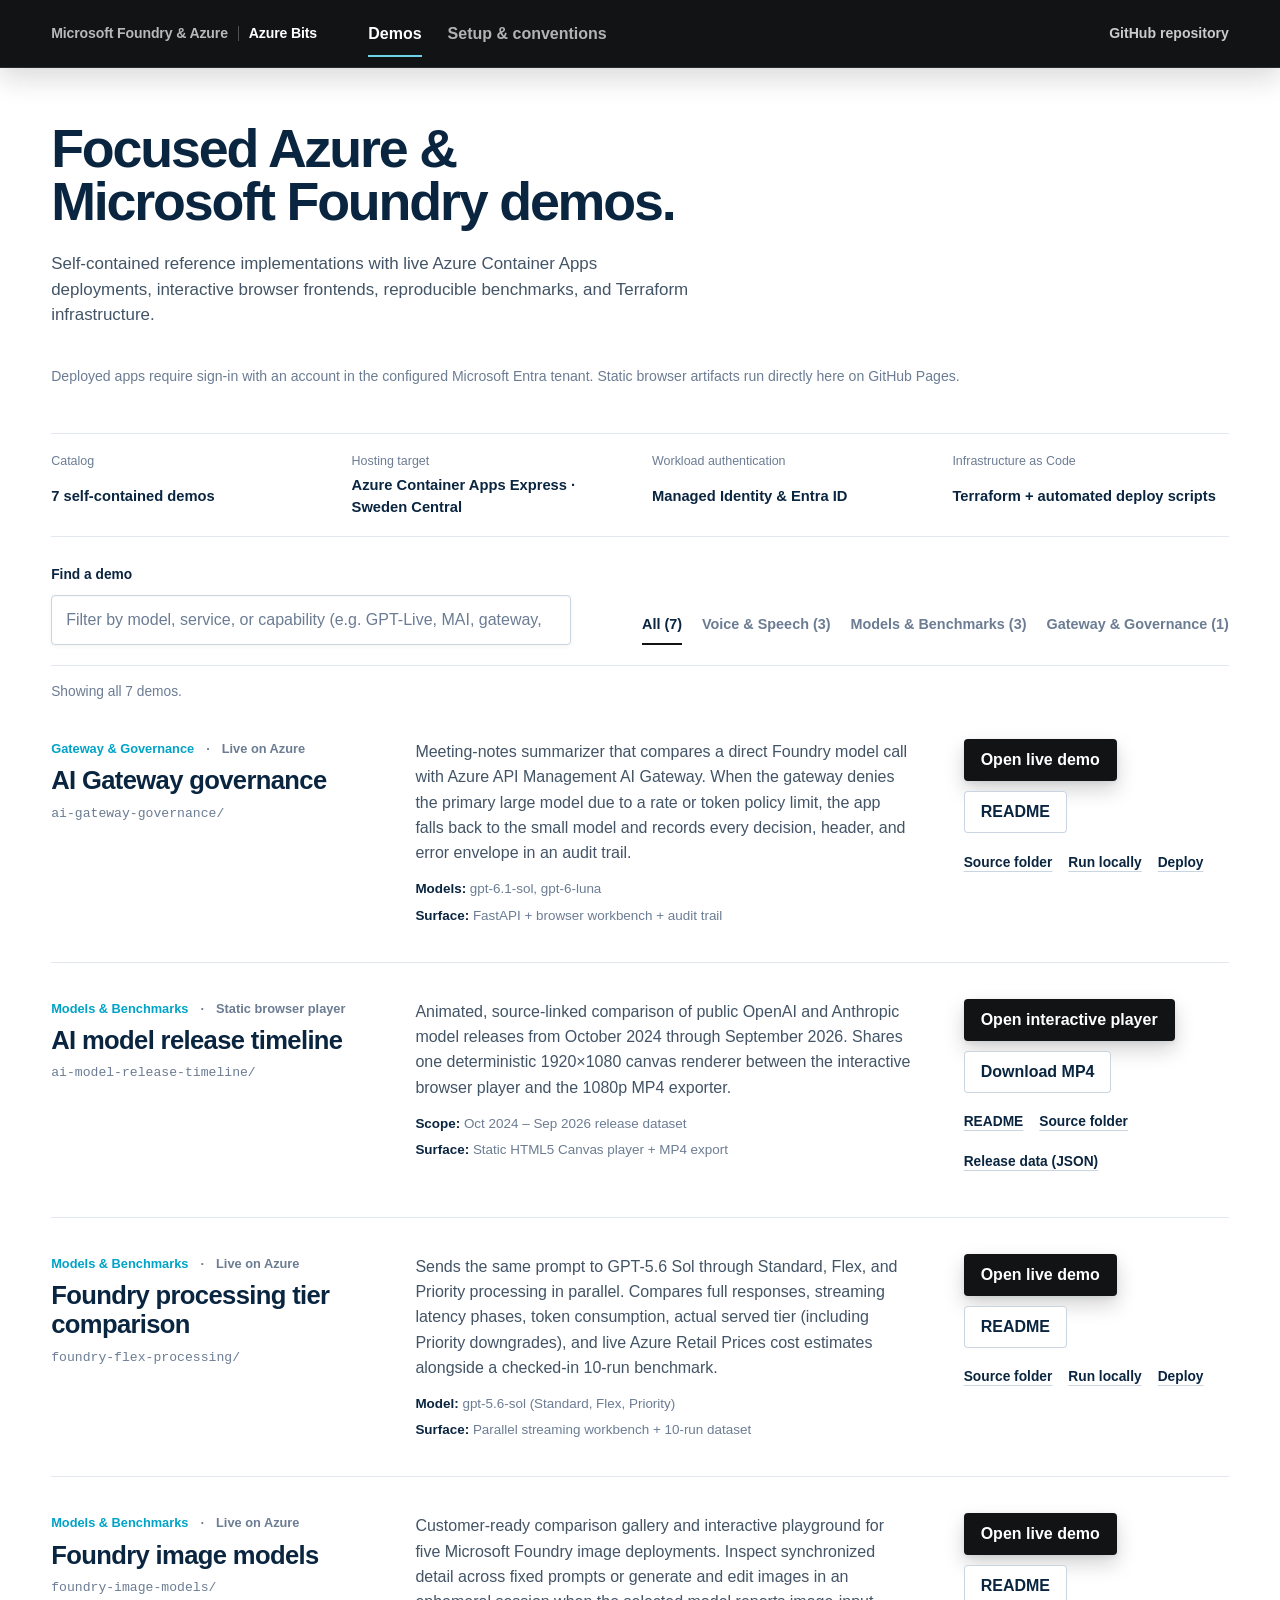
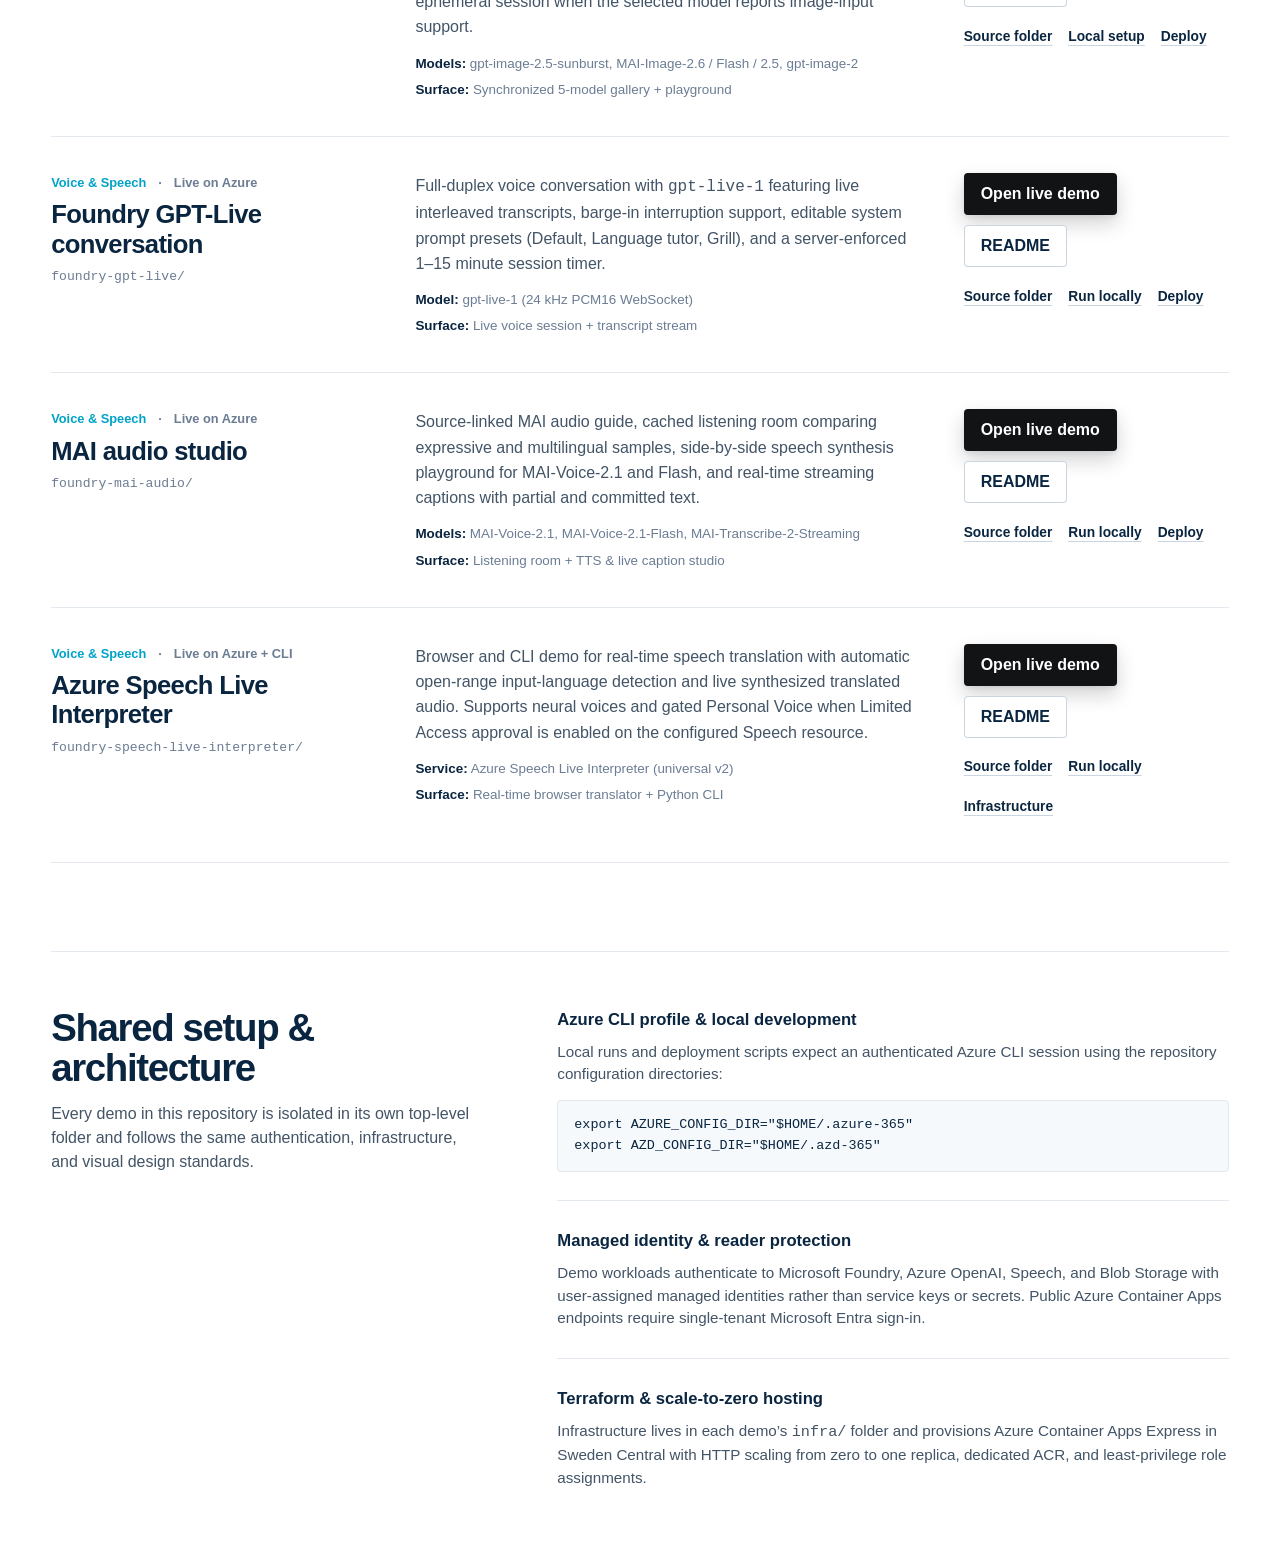
==== index.html @ 10d69f4d "Add GitHub Pages demo directory and deployment workflow Co-authored-by: Copilot App <223556219+Copil" ====
<!doctype html>
<html lang="en">
  <head>
    <meta charset="utf-8" />
    <meta name="viewport" content="width=device-width, initial-scale=1" />
    <meta
      name="description"
      content="Directory of self-contained Azure services and Microsoft Foundry demos with live links, source code, and setup guides."
    />
    <title>Azure Bits | Demo Directory</title>
    <link
      rel="icon"
      href="data:image/svg+xml,<svg xmlns=%22http://www.w3.org/2000/svg%22 viewBox=%220 0 32 32%22><rect width=%2232%22 height=%2232%22 rx=%226%22 fill=%22%23111315%22/><path d=%22M9 22 15.5 9h3L25 22h-3.2l-1.3-2.8h-7L12.2 22H9Zm5.7-5.4h4.6L17 11.7l-2.3 4.9Z%22 fill=%22%236fd3e8%22/></svg>"
    />
    <link rel="stylesheet" href="./tokens.css" />
    <link rel="stylesheet" href="./baseline.css" />
    <link rel="stylesheet" href="./styles.css" />
  </head>
  <body>
    <div class="demo-shell">
      <header class="demo-header">
        <a class="demo-brand" href="./" aria-label="Azure Bits home">
          <span class="demo-brand__family">Microsoft Foundry &amp; Azure</span>
          <span class="demo-brand__divider" aria-hidden="true"></span>
          <span>Azure Bits</span>
        </a>
        <nav class="demo-nav" aria-label="Page sections">
          <a class="demo-nav__item is-active" href="#directory">Demos</a>
          <a class="demo-nav__item" href="#conventions">Setup &amp; conventions</a>
        </nav>
        <div class="demo-header__actions">
          <a
            class="header-link"
            href="https://github.com/michalmar/azure-bits"
            target="_blank"
            rel="noopener noreferrer"
          >
            GitHub repository
          </a>
        </div>
      </header>

      <main class="demo-main">
        <section class="demo-page-head" aria-labelledby="page-title">
          <div>
            <h1 id="page-title">Focused Azure &amp; Microsoft Foundry demos.</h1>
          </div>
          <p class="demo-lead">
            Self-contained reference implementations with live Azure Container Apps deployments,
            interactive browser frontends, reproducible benchmarks, and Terraform infrastructure.
          </p>
          <p class="demo-support">
            Deployed apps require sign-in with an account in the configured Microsoft Entra tenant.
            Static browser artifacts run directly here on GitHub Pages.
          </p>
        </section>

        <section class="summary-tape" aria-label="Repository overview">
          <div>
            <span class="summary-tape__label">Catalog</span>
            <strong>7 self-contained demos</strong>
          </div>
          <div>
            <span class="summary-tape__label">Hosting target</span>
            <strong>Azure Container Apps Express · Sweden Central</strong>
          </div>
          <div>
            <span class="summary-tape__label">Workload authentication</span>
            <strong>Managed Identity &amp; Entra ID</strong>
          </div>
          <div>
            <span class="summary-tape__label">Infrastructure as Code</span>
            <strong>Terraform + automated deploy scripts</strong>
          </div>
        </section>

        <section id="directory" aria-labelledby="directory-heading">
          <h2 id="directory-heading" class="sr-only">Demo directory</h2>

          <div class="catalog-toolbar">
            <label class="demo-field catalog-search" for="demoSearch">
              <span class="demo-field__label">Find a demo</span>
              <input
                id="demoSearch"
                class="demo-control"
                type="search"
                placeholder="Filter by model, service, or capability (e.g. GPT-Live, MAI, gateway, flex)…"
                autocomplete="off"
              />
            </label>

            <div class="catalog-filters" role="group" aria-label="Filter demos by category">
              <button
                type="button"
                class="filter-tab is-active"
                data-filter="all"
                aria-pressed="true"
              >
                All (7)
              </button>
              <button
                type="button"
                class="filter-tab"
                data-filter="voice"
                aria-pressed="false"
              >
                Voice &amp; Speech (3)
              </button>
              <button
                type="button"
                class="filter-tab"
                data-filter="models"
                aria-pressed="false"
              >
                Models &amp; Benchmarks (3)
              </button>
              <button
                type="button"
                class="filter-tab"
                data-filter="governance"
                aria-pressed="false"
              >
                Gateway &amp; Governance (1)
              </button>
            </div>
          </div>

          <p id="catalogStatus" class="catalog-status" role="status" aria-live="polite">
            Showing all 7 demos.
          </p>

          <ol class="demo-catalog" id="demoCatalog">
            <li
              class="demo-entry"
              data-category="governance"
              data-keywords="apim api management rate limit token limit fallback gpt-6.1-sol gpt-6-luna audit trail"
            >
              <div class="demo-entry__identity">
                <div class="demo-entry__kicker">
                  <span class="demo-entry__domain">Gateway &amp; Governance</span>
                  <span aria-hidden="true">·</span>
                  <span>Live on Azure</span>
                </div>
                <h3 class="demo-entry__title">
                  <a
                    href="https://ai-gateway-governance-demo.salmonbush-57fddba4.swedencentral.azurecontainerapps.io"
                    target="_blank"
                    rel="noopener noreferrer"
                  >
                    AI Gateway governance
                  </a>
                </h3>
                <span class="demo-entry__folder">ai-gateway-governance/</span>
              </div>

              <div class="demo-entry__body">
                <p class="demo-entry__summary">
                  Meeting-notes summarizer that compares a direct Foundry model call with Azure API
                  Management AI Gateway. When the gateway denies the primary large model due to a
                  rate or token policy limit, the app falls back to the small model and records
                  every decision, header, and error envelope in an audit trail.
                </p>
                <ul class="demo-entry__specs" aria-label="Technical highlights">
                  <li><strong>Models:</strong> gpt-6.1-sol, gpt-6-luna</li>
                  <li><strong>Surface:</strong> FastAPI + browser workbench + audit trail</li>
                </ul>
              </div>

              <div class="demo-entry__links">
                <div class="demo-entry__primary-actions">
                  <a
                    class="demo-button demo-button--primary"
                    href="https://ai-gateway-governance-demo.salmonbush-57fddba4.swedencentral.azurecontainerapps.io"
                    target="_blank"
                    rel="noopener noreferrer"
                  >
                    Open live demo
                  </a>
                  <a
                    class="demo-button demo-button--secondary"
                    href="https://github.com/michalmar/azure-bits/blob/main/ai-gateway-governance/README.md"
                    target="_blank"
                    rel="noopener noreferrer"
                  >
                    README
                  </a>
                </div>
                <div class="demo-entry__secondary-links">
                  <a
                    class="demo-text-link"
                    href="https://github.com/michalmar/azure-bits/tree/main/ai-gateway-governance"
                    target="_blank"
                    rel="noopener noreferrer"
                  >
                    Source folder
                  </a>
                  <a
                    class="demo-text-link"
                    href="https://github.com/michalmar/azure-bits/blob/main/ai-gateway-governance/README.md#run-locally"
                    target="_blank"
                    rel="noopener noreferrer"
                  >
                    Run locally
                  </a>
                  <a
                    class="demo-text-link"
                    href="https://github.com/michalmar/azure-bits/blob/main/ai-gateway-governance/README.md#deploy-to-azure"
                    target="_blank"
                    rel="noopener noreferrer"
                  >
                    Deploy
                  </a>
                </div>
              </div>
            </li>

            <li
              class="demo-entry"
              data-category="models"
              data-keywords="openai anthropic release timeline animation canvas video mp4 static"
            >
              <div class="demo-entry__identity">
                <div class="demo-entry__kicker">
                  <span class="demo-entry__domain">Models &amp; Benchmarks</span>
                  <span aria-hidden="true">·</span>
                  <span>Static browser player</span>
                </div>
                <h3 class="demo-entry__title">
                  <a href="./ai-model-release-timeline/static/">
                    AI model release timeline
                  </a>
                </h3>
                <span class="demo-entry__folder">ai-model-release-timeline/</span>
              </div>

              <div class="demo-entry__body">
                <p class="demo-entry__summary">
                  Animated, source-linked comparison of public OpenAI and Anthropic model releases
                  from October 2024 through September 2026. Shares one deterministic 1920×1080
                  canvas renderer between the interactive browser player and the 1080p MP4 exporter.
                </p>
                <ul class="demo-entry__specs" aria-label="Technical highlights">
                  <li><strong>Scope:</strong> Oct 2024 – Sep 2026 release dataset</li>
                  <li><strong>Surface:</strong> Static HTML5 Canvas player + MP4 export</li>
                </ul>
              </div>

              <div class="demo-entry__links">
                <div class="demo-entry__primary-actions">
                  <a
                    class="demo-button demo-button--primary"
                    href="./ai-model-release-timeline/static/"
                  >
                    Open interactive player
                  </a>
                  <a
                    class="demo-button demo-button--secondary"
                    href="./ai-model-release-timeline/media/model-release-timeline.mp4"
                  >
                    Download MP4
                  </a>
                </div>
                <div class="demo-entry__secondary-links">
                  <a
                    class="demo-text-link"
                    href="https://github.com/michalmar/azure-bits/blob/main/ai-model-release-timeline/README.md"
                    target="_blank"
                    rel="noopener noreferrer"
                  >
                    README
                  </a>
                  <a
                    class="demo-text-link"
                    href="https://github.com/michalmar/azure-bits/tree/main/ai-model-release-timeline"
                    target="_blank"
                    rel="noopener noreferrer"
                  >
                    Source folder
                  </a>
                  <a
                    class="demo-text-link"
                    href="./ai-model-release-timeline/static/releases.json"
                  >
                    Release data (JSON)
                  </a>
                </div>
              </div>
            </li>

            <li
              class="demo-entry"
              data-category="models"
              data-keywords="gpt-5.6-sol standard flex priority service tier latency pricing benchmark"
            >
              <div class="demo-entry__identity">
                <div class="demo-entry__kicker">
                  <span class="demo-entry__domain">Models &amp; Benchmarks</span>
                  <span aria-hidden="true">·</span>
                  <span>Live on Azure</span>
                </div>
                <h3 class="demo-entry__title">
                  <a
                    href="https://foundry-flex-demo.mangoplant-8b221bda.swedencentral.azurecontainerapps.io"
                    target="_blank"
                    rel="noopener noreferrer"
                  >
                    Foundry processing tier comparison
                  </a>
                </h3>
                <span class="demo-entry__folder">foundry-flex-processing/</span>
              </div>

              <div class="demo-entry__body">
                <p class="demo-entry__summary">
                  Sends the same prompt to GPT-5.6 Sol through Standard, Flex, and Priority
                  processing in parallel. Compares full responses, streaming latency phases, token
                  consumption, actual served tier (including Priority downgrades), and live Azure
                  Retail Prices cost estimates alongside a checked-in 10-run benchmark.
                </p>
                <ul class="demo-entry__specs" aria-label="Technical highlights">
                  <li><strong>Model:</strong> gpt-5.6-sol (Standard, Flex, Priority)</li>
                  <li><strong>Surface:</strong> Parallel streaming workbench + 10-run dataset</li>
                </ul>
              </div>

              <div class="demo-entry__links">
                <div class="demo-entry__primary-actions">
                  <a
                    class="demo-button demo-button--primary"
                    href="https://foundry-flex-demo.mangoplant-8b221bda.swedencentral.azurecontainerapps.io"
                    target="_blank"
                    rel="noopener noreferrer"
                  >
                    Open live demo
                  </a>
                  <a
                    class="demo-button demo-button--secondary"
                    href="https://github.com/michalmar/azure-bits/blob/main/foundry-flex-processing/README.md"
                    target="_blank"
                    rel="noopener noreferrer"
                  >
                    README
                  </a>
                </div>
                <div class="demo-entry__secondary-links">
                  <a
                    class="demo-text-link"
                    href="https://github.com/michalmar/azure-bits/tree/main/foundry-flex-processing"
                    target="_blank"
                    rel="noopener noreferrer"
                  >
                    Source folder
                  </a>
                  <a
                    class="demo-text-link"
                    href="https://github.com/michalmar/azure-bits/blob/main/foundry-flex-processing/README.md#run-locally"
                    target="_blank"
                    rel="noopener noreferrer"
                  >
                    Run locally
                  </a>
                  <a
                    class="demo-text-link"
                    href="https://github.com/michalmar/azure-bits/blob/main/foundry-flex-processing/README.md#deploy-to-azure"
                    target="_blank"
                    rel="noopener noreferrer"
                  >
                    Deploy
                  </a>
                </div>
              </div>
            </li>

            <li
              class="demo-entry"
              data-category="models"
              data-keywords="image generation editing gallery playground gpt-image-2.5-sunburst mai-image-2.6-flash mai-image-2.6 mai-image-2.5 gpt-image-2"
            >
              <div class="demo-entry__identity">
                <div class="demo-entry__kicker">
                  <span class="demo-entry__domain">Models &amp; Benchmarks</span>
                  <span aria-hidden="true">·</span>
                  <span>Live on Azure</span>
                </div>
                <h3 class="demo-entry__title">
                  <a
                    href="https://foundry-image-models-demo.calmrock-baf930f6.swedencentral.azurecontainerapps.io"
                    target="_blank"
                    rel="noopener noreferrer"
                  >
                    Foundry image models
                  </a>
                </h3>
                <span class="demo-entry__folder">foundry-image-models/</span>
              </div>

              <div class="demo-entry__body">
                <p class="demo-entry__summary">
                  Customer-ready comparison gallery and interactive playground for five Microsoft
                  Foundry image deployments. Inspect synchronized detail across fixed prompts or
                  generate and edit images in an ephemeral session when the selected model reports
                  image-input support.
                </p>
                <ul class="demo-entry__specs" aria-label="Technical highlights">
                  <li>
                    <strong>Models:</strong> gpt-image-2.5-sunburst, MAI-Image-2.6 / Flash / 2.5,
                    gpt-image-2
                  </li>
                  <li><strong>Surface:</strong> Synchronized 5-model gallery + playground</li>
                </ul>
              </div>

              <div class="demo-entry__links">
                <div class="demo-entry__primary-actions">
                  <a
                    class="demo-button demo-button--primary"
                    href="https://foundry-image-models-demo.calmrock-baf930f6.swedencentral.azurecontainerapps.io"
                    target="_blank"
                    rel="noopener noreferrer"
                  >
                    Open live demo
                  </a>
                  <a
                    class="demo-button demo-button--secondary"
                    href="https://github.com/michalmar/azure-bits/blob/main/foundry-image-models/README.md"
                    target="_blank"
                    rel="noopener noreferrer"
                  >
                    README
                  </a>
                </div>
                <div class="demo-entry__secondary-links">
                  <a
                    class="demo-text-link"
                    href="https://github.com/michalmar/azure-bits/tree/main/foundry-image-models"
                    target="_blank"
                    rel="noopener noreferrer"
                  >
                    Source folder
                  </a>
                  <a
                    class="demo-text-link"
                    href="https://github.com/michalmar/azure-bits/blob/main/foundry-image-models/README.md#local-setup"
                    target="_blank"
                    rel="noopener noreferrer"
                  >
                    Local setup
                  </a>
                  <a
                    class="demo-text-link"
                    href="https://github.com/michalmar/azure-bits/blob/main/foundry-image-models/README.md#deploy-to-azure"
                    target="_blank"
                    rel="noopener noreferrer"
                  >
                    Deploy
                  </a>
                </div>
              </div>
            </li>

            <li
              class="demo-entry"
              data-category="voice"
              data-keywords="gpt-live-1 voice audio full-duplex conversation websocket microphone transcript"
            >
              <div class="demo-entry__identity">
                <div class="demo-entry__kicker">
                  <span class="demo-entry__domain">Voice &amp; Speech</span>
                  <span aria-hidden="true">·</span>
                  <span>Live on Azure</span>
                </div>
                <h3 class="demo-entry__title">
                  <a
                    href="https://foundry-gpt-live-demo.wonderfulforest-c2bd4c50.swedencentral.azurecontainerapps.io"
                    target="_blank"
                    rel="noopener noreferrer"
                  >
                    Foundry GPT-Live conversation
                  </a>
                </h3>
                <span class="demo-entry__folder">foundry-gpt-live/</span>
              </div>

              <div class="demo-entry__body">
                <p class="demo-entry__summary">
                  Full-duplex voice conversation with <code>gpt-live-1</code> featuring live
                  interleaved transcripts, barge-in interruption support, editable system prompt
                  presets (Default, Language tutor, Grill), and a server-enforced 1–15 minute
                  session timer.
                </p>
                <ul class="demo-entry__specs" aria-label="Technical highlights">
                  <li><strong>Model:</strong> gpt-live-1 (24 kHz PCM16 WebSocket)</li>
                  <li><strong>Surface:</strong> Live voice session + transcript stream</li>
                </ul>
              </div>

              <div class="demo-entry__links">
                <div class="demo-entry__primary-actions">
                  <a
                    class="demo-button demo-button--primary"
                    href="https://foundry-gpt-live-demo.wonderfulforest-c2bd4c50.swedencentral.azurecontainerapps.io"
                    target="_blank"
                    rel="noopener noreferrer"
                  >
                    Open live demo
                  </a>
                  <a
                    class="demo-button demo-button--secondary"
                    href="https://github.com/michalmar/azure-bits/blob/main/foundry-gpt-live/README.md"
                    target="_blank"
                    rel="noopener noreferrer"
                  >
                    README
                  </a>
                </div>
                <div class="demo-entry__secondary-links">
                  <a
                    class="demo-text-link"
                    href="https://github.com/michalmar/azure-bits/tree/main/foundry-gpt-live"
                    target="_blank"
                    rel="noopener noreferrer"
                  >
                    Source folder
                  </a>
                  <a
                    class="demo-text-link"
                    href="https://github.com/michalmar/azure-bits/blob/main/foundry-gpt-live/README.md#run-locally"
                    target="_blank"
                    rel="noopener noreferrer"
                  >
                    Run locally
                  </a>
                  <a
                    class="demo-text-link"
                    href="https://github.com/michalmar/azure-bits/blob/main/foundry-gpt-live/README.md#deploy-to-azure"
                    target="_blank"
                    rel="noopener noreferrer"
                  >
                    Deploy
                  </a>
                </div>
              </div>
            </li>

            <li
              class="demo-entry"
              data-category="voice"
              data-keywords="mai-voice-2.1 mai-voice-2.1-flash mai-transcribe-2-streaming speech synthesis tts stt captions audio"
            >
              <div class="demo-entry__identity">
                <div class="demo-entry__kicker">
                  <span class="demo-entry__domain">Voice &amp; Speech</span>
                  <span aria-hidden="true">·</span>
                  <span>Live on Azure</span>
                </div>
                <h3 class="demo-entry__title">
                  <a
                    href="https://foundry-mai-audio-demo.mangoplant-89bf92cc.swedencentral.azurecontainerapps.io"
                    target="_blank"
                    rel="noopener noreferrer"
                  >
                    MAI audio studio
                  </a>
                </h3>
                <span class="demo-entry__folder">foundry-mai-audio/</span>
              </div>

              <div class="demo-entry__body">
                <p class="demo-entry__summary">
                  Source-linked MAI audio guide, cached listening room comparing expressive and
                  multilingual samples, side-by-side speech synthesis playground for MAI-Voice-2.1
                  and Flash, and real-time streaming captions with partial and committed text.
                </p>
                <ul class="demo-entry__specs" aria-label="Technical highlights">
                  <li>
                    <strong>Models:</strong> MAI-Voice-2.1, MAI-Voice-2.1-Flash,
                    MAI-Transcribe-2-Streaming
                  </li>
                  <li><strong>Surface:</strong> Listening room + TTS &amp; live caption studio</li>
                </ul>
              </div>

              <div class="demo-entry__links">
                <div class="demo-entry__primary-actions">
                  <a
                    class="demo-button demo-button--primary"
                    href="https://foundry-mai-audio-demo.mangoplant-89bf92cc.swedencentral.azurecontainerapps.io"
                    target="_blank"
                    rel="noopener noreferrer"
                  >
                    Open live demo
                  </a>
                  <a
                    class="demo-button demo-button--secondary"
                    href="https://github.com/michalmar/azure-bits/blob/main/foundry-mai-audio/README.md"
                    target="_blank"
                    rel="noopener noreferrer"
                  >
                    README
                  </a>
                </div>
                <div class="demo-entry__secondary-links">
                  <a
                    class="demo-text-link"
                    href="https://github.com/michalmar/azure-bits/tree/main/foundry-mai-audio"
                    target="_blank"
                    rel="noopener noreferrer"
                  >
                    Source folder
                  </a>
                  <a
                    class="demo-text-link"
                    href="https://github.com/michalmar/azure-bits/blob/main/foundry-mai-audio/README.md#run-locally"
                    target="_blank"
                    rel="noopener noreferrer"
                  >
                    Run locally
                  </a>
                  <a
                    class="demo-text-link"
                    href="https://github.com/michalmar/azure-bits/blob/main/foundry-mai-audio/README.md#deploy-to-azure"
                    target="_blank"
                    rel="noopener noreferrer"
                  >
                    Deploy
                  </a>
                </div>
              </div>
            </li>

            <li
              class="demo-entry"
              data-category="voice"
              data-keywords="speech live interpreter translation real-time personal voice cli websocket"
            >
              <div class="demo-entry__identity">
                <div class="demo-entry__kicker">
                  <span class="demo-entry__domain">Voice &amp; Speech</span>
                  <span aria-hidden="true">·</span>
                  <span>Live on Azure + CLI</span>
                </div>
                <h3 class="demo-entry__title">
                  <a
                    href="https://foundry-speech-interpreter.calmmeadow-e5324689.swedencentral.azurecontainerapps.io"
                    target="_blank"
                    rel="noopener noreferrer"
                  >
                    Azure Speech Live Interpreter
                  </a>
                </h3>
                <span class="demo-entry__folder">foundry-speech-live-interpreter/</span>
              </div>

              <div class="demo-entry__body">
                <p class="demo-entry__summary">
                  Browser and CLI demo for real-time speech translation with automatic open-range
                  input-language detection and live synthesized translated audio. Supports neural
                  voices and gated Personal Voice when Limited Access approval is enabled on the
                  configured Speech resource.
                </p>
                <ul class="demo-entry__specs" aria-label="Technical highlights">
                  <li><strong>Service:</strong> Azure Speech Live Interpreter (universal v2)</li>
                  <li><strong>Surface:</strong> Real-time browser translator + Python CLI</li>
                </ul>
              </div>

              <div class="demo-entry__links">
                <div class="demo-entry__primary-actions">
                  <a
                    class="demo-button demo-button--primary"
                    href="https://foundry-speech-interpreter.calmmeadow-e5324689.swedencentral.azurecontainerapps.io"
                    target="_blank"
                    rel="noopener noreferrer"
                  >
                    Open live demo
                  </a>
                  <a
                    class="demo-button demo-button--secondary"
                    href="https://github.com/michalmar/azure-bits/blob/main/foundry-speech-live-interpreter/README.md"
                    target="_blank"
                    rel="noopener noreferrer"
                  >
                    README
                  </a>
                </div>
                <div class="demo-entry__secondary-links">
                  <a
                    class="demo-text-link"
                    href="https://github.com/michalmar/azure-bits/tree/main/foundry-speech-live-interpreter"
                    target="_blank"
                    rel="noopener noreferrer"
                  >
                    Source folder
                  </a>
                  <a
                    class="demo-text-link"
                    href="https://github.com/michalmar/azure-bits/blob/main/foundry-speech-live-interpreter/README.md#configure-and-run-locally"
                    target="_blank"
                    rel="noopener noreferrer"
                  >
                    Run locally
                  </a>
                  <a
                    class="demo-text-link"
                    href="https://github.com/michalmar/azure-bits/blob/main/foundry-speech-live-interpreter/README.md#infrastructure"
                    target="_blank"
                    rel="noopener noreferrer"
                  >
                    Infrastructure
                  </a>
                </div>
              </div>
            </li>
          </ol>

          <div id="catalogEmpty" class="demo-empty catalog-empty" hidden>
            <div>
              <strong>No demos match the current filter.</strong>
              <p>Try a broader keyword or reset the category filter.</p>
            </div>
            <button
              type="button"
              id="resetCatalogFilters"
              class="demo-button demo-button--secondary"
            >
              Show all demos
            </button>
          </div>
        </section>

        <section
          id="conventions"
          class="convention-section"
          aria-labelledby="conventions-heading"
        >
          <div>
            <h2 id="conventions-heading">Shared setup &amp; architecture</h2>
            <p class="convention-section__lead">
              Every demo in this repository is isolated in its own top-level folder and follows the
              same authentication, infrastructure, and visual design standards.
            </p>
          </div>

          <div class="convention-grid">
            <div class="convention-item">
              <h3>Azure CLI profile &amp; local development</h3>
              <p>
                Local runs and deployment scripts expect an authenticated Azure CLI session using
                the repository configuration directories:
              </p>
              <pre class="code-block"><code>export AZURE_CONFIG_DIR="$HOME/.azure-365"
export AZD_CONFIG_DIR="$HOME/.azd-365"</code></pre>
            </div>

            <div class="convention-item">
              <h3>Managed identity &amp; reader protection</h3>
              <p>
                Demo workloads authenticate to Microsoft Foundry, Azure OpenAI, Speech, and Blob
                Storage with user-assigned managed identities rather than service keys or secrets.
                Public Azure Container Apps endpoints require single-tenant Microsoft Entra sign-in.
              </p>
            </div>

            <div class="convention-item">
              <h3>Terraform &amp; scale-to-zero hosting</h3>
              <p>
                Infrastructure lives in each demo’s <code>infra/</code> folder and provisions Azure
                Container Apps Express in Sweden Central with HTTP scaling from zero to one replica,
                dedicated ACR, and least-privilege role assignments.
              </p>
            </div>
          </div>
        </section>
      </main>
    </div>

    <script src="./app.js" defer></script>
  </body>
</html>
---- tokens.css ----
:root {
  --paper: #ffffff;
  --paper-subtle: #f6f9fc;
  --paper-muted: #eef2f6;
  --header: #111315;
  --ink: #0a2540;
  --slate: #425466;
  --muted: #6b7c93;
  --action: var(--header);
  --action-hover: #000000;
  --cyan: #00a3c7;
  --header-cyan: #6fd3e8;
  --red: #b42318;
  --green: #067647;
  --hairline: #e3e8ee;
  --hairline-strong: #cbd5df;
  --shadow-media:
    0 20px 44px rgba(50, 50, 93, 0.12),
    0 3px 9px rgba(10, 37, 64, 0.06);
  --shadow-field:
    inset 0 1px 2px rgba(10, 37, 64, 0.035),
    0 2px 5px rgba(10, 37, 64, 0.045);
  --radius-media: 2px;
  --radius-control: 4px;
  --radius-surface: 6px;
  --max-width: 1520px;
  --space-4: 4px;
  --space-8: 8px;
  --space-12: 12px;
  --space-16: 16px;
  --space-24: 24px;
  --space-32: 32px;
  --space-48: 48px;
}

*,
*::before,
*::after {
  box-sizing: border-box;
}

[hidden] {
  display: none !important;
}

html {
  color-scheme: light;
  background: var(--paper);
  scroll-behavior: smooth;
}

body {
  margin: 0;
  min-width: 320px;
  background: var(--paper);
  color: var(--ink);
  font-family:
    -apple-system,
    BlinkMacSystemFont,
    "Segoe UI Variable Text",
    "Segoe UI",
    sans-serif;
  line-height: 1.5;
  text-rendering: optimizeLegibility;
  -webkit-font-smoothing: antialiased;
}

button,
input,
select,
textarea {
  font: inherit;
}

button {
  color: inherit;
}

img {
  display: block;
  max-width: 100%;
}

a {
  color: inherit;
}

:where(button, a, input, select, textarea, summary):focus-visible {
  outline: 2px solid var(--action);
  outline-offset: 3px;
}

.sr-only {
  position: absolute;
  width: 1px;
  height: 1px;
  padding: 0;
  margin: -1px;
  overflow: hidden;
  clip: rect(0, 0, 0, 0);
  white-space: nowrap;
  border: 0;
}

@media (prefers-reduced-motion: reduce) {
  html {
    scroll-behavior: auto;
  }

  *,
  *::before,
  *::after {
    animation-duration: 0.01ms !important;
    animation-iteration-count: 1 !important;
    transition-duration: 0.01ms !important;
    scroll-behavior: auto !important;
  }
}
---- baseline.css ----
.demo-shell {
  width: min(100%, var(--max-width));
  margin: 0 auto;
  padding: 0 clamp(20px, 4vw, 64px) 72px;
}

.demo-header {
  position: sticky;
  top: 0;
  z-index: 20;
  display: grid;
  grid-template-columns: auto minmax(0, 1fr) auto;
  gap: clamp(24px, 4vw, 64px);
  align-items: center;
  min-height: 68px;
  margin-inline: calc(clamp(20px, 4vw, 64px) * -1);
  padding-inline: clamp(20px, 4vw, 64px);
  background: var(--header);
  border-bottom: 1px solid rgba(255, 255, 255, 0.1);
  box-shadow: 0 10px 28px rgba(17, 19, 21, 0.16);
}

.demo-brand {
  display: inline-flex;
  align-items: center;
  gap: 10px;
  color: #fff;
  font-size: 0.88rem;
  font-weight: 650;
  letter-spacing: -0.01em;
  text-decoration: none;
}

.demo-brand__family {
  color: rgba(255, 255, 255, 0.7);
}

.demo-brand__divider {
  width: 1px;
  height: 15px;
  background: rgba(255, 255, 255, 0.26);
}

.demo-nav {
  display: flex;
  gap: 26px;
}

.demo-nav__item {
  position: relative;
  min-height: 42px;
  padding: 4px 0;
  color: rgba(255, 255, 255, 0.68);
  background: transparent;
  border: 0;
  font-weight: 650;
  cursor: pointer;
}

.demo-nav__item::after {
  content: "";
  position: absolute;
  right: 0;
  bottom: -2px;
  left: 0;
  height: 2px;
  background: var(--header-cyan);
  transform: scaleX(0);
  transform-origin: left;
  transition: transform 180ms ease-out;
}

.demo-nav__item:hover,
.demo-nav__item.is-active {
  color: #fff;
}

.demo-nav__item.is-active::after {
  transform: scaleX(1);
}

.demo-header :where(button, a):focus-visible {
  outline-color: var(--header-cyan);
}

.demo-header__actions {
  display: flex;
  align-items: center;
  justify-content: flex-end;
  gap: 20px;
  color: #fff;
}

.demo-main {
  padding-top: 54px;
}

.demo-page-head {
  display: grid;
  gap: 24px;
  margin-bottom: 32px;
}

.demo-page-head h1,
.demo-page-head h2 {
  max-width: 820px;
  margin: 0;
  font-family:
    -apple-system,
    BlinkMacSystemFont,
    "Segoe UI Variable Display",
    "Segoe UI",
    sans-serif;
  font-size: clamp(2.3rem, 4.2vw, 4.25rem);
  font-weight: 650;
  letter-spacing: -0.04em;
  line-height: 0.98;
  text-wrap: balance;
}

.demo-lead {
  max-width: 650px;
  margin: 0;
  color: var(--slate);
  font-size: 1.06rem;
}

.demo-support,
.demo-meta,
.demo-field__hint {
  color: var(--muted);
  font-size: 0.88rem;
}

.demo-workbench {
  display: grid;
  grid-template-columns: minmax(340px, 0.62fr) minmax(0, 1.38fr);
  gap: clamp(46px, 6vw, 96px);
}

.demo-workbench__controls,
.demo-workbench__output {
  display: grid;
  align-content: start;
  gap: 24px;
  min-width: 0;
}

.demo-field {
  display: grid;
  gap: 10px;
}

.demo-field__label {
  color: var(--ink);
  font-size: 0.86rem;
  font-weight: 650;
}

.demo-control {
  width: 100%;
  min-height: 50px;
  padding: 12px 14px;
  color: var(--ink);
  background: var(--paper);
  border: 1px solid var(--hairline-strong);
  border-radius: var(--radius-control);
  box-shadow: var(--shadow-field);
  transition:
    border-color 150ms ease,
    box-shadow 150ms ease,
    background-color 150ms ease;
}

.demo-control:hover {
  border-color: #9aabba;
}

.demo-control:focus {
  border-color: var(--action);
  outline: 0;
  box-shadow:
    0 0 0 3px rgba(17, 19, 21, 0.12),
    0 5px 14px rgba(10, 37, 64, 0.08);
}

.demo-control::placeholder {
  color: var(--muted);
  opacity: 1;
}

.demo-control--textarea {
  min-height: 184px;
  resize: vertical;
  line-height: 1.58;
}

.demo-button {
  min-height: 42px;
  padding: 0 17px;
  border: 0;
  border-radius: var(--radius-control);
  font-weight: 650;
  cursor: pointer;
  transition:
    color 150ms ease,
    background-color 150ms ease,
    border-color 150ms ease,
    box-shadow 150ms ease;
}

.demo-button--primary {
  color: #fff;
  background: var(--action);
  box-shadow:
    0 9px 20px rgba(17, 19, 21, 0.18),
    0 2px 5px rgba(10, 37, 64, 0.08);
}

.demo-button--primary:hover {
  background: var(--action-hover);
  box-shadow:
    0 12px 26px rgba(17, 19, 21, 0.22),
    0 3px 7px rgba(10, 37, 64, 0.09);
}

.demo-button--primary:disabled {
  background: #8d9296;
  box-shadow: none;
  cursor: wait;
}

.demo-button--secondary {
  color: var(--ink);
  background: var(--paper);
  box-shadow: inset 0 0 0 1px var(--hairline-strong);
}

.demo-button--secondary:hover {
  background: var(--paper-subtle);
}

.demo-button--danger {
  color: var(--red);
  background: transparent;
  box-shadow: inset 0 0 0 1px color-mix(in srgb, var(--red) 32%, var(--hairline));
}

.demo-button--danger:hover {
  background: #fff5f4;
}

.demo-actions {
  display: flex;
  flex-wrap: wrap;
  gap: 12px;
  align-items: center;
}

.demo-media {
  overflow: hidden;
  background: var(--paper-muted);
  border: 1px solid rgba(10, 37, 64, 0.08);
  border-radius: var(--radius-media);
  box-shadow: var(--shadow-media);
}

.demo-media img,
.demo-media video,
.demo-media canvas {
  display: block;
  width: 100%;
  height: auto;
}

.demo-empty {
  display: grid;
  min-height: 420px;
  place-items: center;
  align-content: center;
  gap: 24px;
  padding: clamp(36px, 6vw, 72px);
  color: var(--muted);
  background: #f8fafc;
  border: 1px solid var(--hairline);
  border-radius: var(--radius-surface);
  text-align: center;
  box-shadow:
    inset 0 1px 0 rgba(255, 255, 255, 0.9),
    0 18px 42px rgba(50, 50, 93, 0.075),
    0 3px 9px rgba(10, 37, 64, 0.04);
}

.demo-empty strong {
  color: var(--ink);
  font-weight: 650;
}

.demo-capability {
  display: grid;
  gap: 3px;
  color: var(--muted);
  font-size: 0.88rem;
}

.demo-capability__state {
  display: flex;
  align-items: center;
  gap: 7px;
  color: var(--slate);
  font-weight: 650;
}

.demo-capability__indicator {
  width: 7px;
  height: 7px;
  flex: 0 0 auto;
  border-radius: 50%;
  background: currentColor;
  box-shadow: 0 0 0 3px color-mix(in srgb, currentColor 11%, transparent);
}

.demo-capability__state[data-state="supported"] {
  color: var(--green);
}

.demo-capability__state[data-state="unsupported"],
.demo-capability__state[data-state="error"] {
  color: var(--red);
}

.demo-rule-list {
  margin: 0;
  padding: 0;
  list-style: none;
}

.demo-rule-list > li {
  padding: 24px 0;
  border-bottom: 1px solid var(--hairline);
}

@media (max-width: 820px) {
  .demo-shell {
    padding-inline: 20px;
  }

  .demo-header {
    grid-template-columns: auto 1fr;
    gap: 8px 20px;
    min-height: 60px;
    margin-inline: -20px;
    padding: 10px 20px;
  }

  .demo-header__actions {
    grid-column: 2;
    justify-self: end;
  }

  .demo-nav {
    grid-column: 1 / -1;
    grid-row: 2;
  }

  .demo-main {
    padding-top: 44px;
  }

  .demo-workbench {
    grid-template-columns: 1fr;
  }

  .demo-workbench__controls {
    padding-bottom: 42px;
    border-bottom: 1px solid var(--hairline);
  }

  .demo-workbench__output {
    padding-top: 42px;
  }
}

@media (max-width: 560px) {
  .demo-brand__family,
  .demo-brand__divider {
    display: none;
  }

  .demo-page-head h1,
  .demo-page-head h2 {
    font-size: 2.5rem;
  }

  .demo-nav {
    overflow-x: auto;
    overscroll-behavior-inline: contain;
  }

  .demo-nav__item {
    flex: 0 0 auto;
  }

  .demo-empty {
    min-height: 340px;
    padding: 42px 24px;
  }
}
---- styles.css ----
a.demo-nav__item,
a.demo-button {
  display: inline-flex;
  align-items: center;
  justify-content: center;
  text-decoration: none;
}

.header-link {
  min-height: 42px;
  display: inline-flex;
  align-items: center;
  color: rgba(255, 255, 255, 0.78);
  font-size: 0.88rem;
  font-weight: 650;
  text-decoration: none;
}

.header-link:hover {
  color: #fff;
}

code,
pre {
  font-family: Consolas, "Courier New", monospace;
}

.summary-tape {
  display: grid;
  grid-template-columns: repeat(4, minmax(0, 1fr));
  gap: 24px;
  margin-top: 32px;
  padding: 18px 0;
  border-block: 1px solid var(--hairline);
}

.summary-tape > div {
  display: grid;
  gap: 3px;
  min-width: 0;
}

.summary-tape__label {
  color: var(--muted);
  font-size: 0.78rem;
}

.summary-tape strong {
  color: var(--ink);
  font-size: 0.92rem;
  font-weight: 650;
}

.catalog-toolbar {
  display: grid;
  grid-template-columns: minmax(260px, 1fr) auto;
  gap: 24px 32px;
  align-items: end;
  padding: 28px 0 20px;
  border-bottom: 1px solid var(--hairline);
}

.catalog-search {
  max-width: 520px;
  min-width: 0;
}

.catalog-filters {
  display: flex;
  flex-wrap: wrap;
  gap: 20px;
  align-items: center;
  min-width: 0;
}

.filter-tab {
  position: relative;
  min-height: 42px;
  padding: 6px 0;
  color: var(--muted);
  background: transparent;
  border: 0;
  font-size: 0.9rem;
  font-weight: 650;
  cursor: pointer;
}

.filter-tab::after {
  content: "";
  position: absolute;
  right: 0;
  bottom: 0;
  left: 0;
  height: 2px;
  background: var(--action);
  transform: scaleX(0);
  transform-origin: left;
  transition: transform 180ms ease-out;
}

.filter-tab:hover,
.filter-tab.is-active {
  color: var(--ink);
}

.filter-tab.is-active::after {
  transform: scaleX(1);
}

.catalog-status {
  margin: 16px 0 0;
  color: var(--muted);
  font-size: 0.86rem;
}

.demo-catalog {
  margin: 0;
  padding: 0;
  list-style: none;
}

.demo-entry {
  display: grid;
  grid-template-columns: minmax(260px, 0.85fr) minmax(0, 1.35fr) minmax(240px, 0.72fr);
  gap: clamp(24px, 4vw, 56px);
  align-items: start;
  padding: 36px 0;
  border-bottom: 1px solid var(--hairline);
}

.demo-entry__identity {
  display: grid;
  gap: 8px;
  min-width: 0;
}

.demo-entry__kicker {
  display: flex;
  flex-wrap: wrap;
  gap: 8px 12px;
  align-items: center;
  color: var(--muted);
  font-size: 0.8rem;
  font-weight: 650;
}

.demo-entry__domain {
  color: var(--cyan);
}

.demo-entry__title {
  margin: 0;
  font-size: clamp(1.3rem, 2vw, 1.65rem);
  font-weight: 650;
  letter-spacing: -0.025em;
  line-height: 1.15;
}

.demo-entry__title a {
  text-decoration: none;
}

.demo-entry__title a:hover {
  text-decoration: underline;
  text-underline-offset: 4px;
}

.demo-entry__folder {
  color: var(--muted);
  font-family: Consolas, "Courier New", monospace;
  font-size: 0.82rem;
}

.demo-entry__body {
  display: grid;
  gap: 14px;
  min-width: 0;
}

.demo-entry__summary {
  margin: 0;
  color: var(--slate);
  font-size: 1rem;
  line-height: 1.58;
}

.demo-entry__specs {
  display: flex;
  flex-wrap: wrap;
  gap: 6px 20px;
  margin: 0;
  padding: 0;
  list-style: none;
  color: var(--muted);
  font-size: 0.84rem;
}

.demo-entry__specs strong {
  color: var(--ink);
  font-weight: 650;
}

.demo-entry__links {
  display: grid;
  gap: 12px;
  justify-items: start;
  align-content: start;
}

.demo-entry__primary-actions {
  display: flex;
  flex-wrap: wrap;
  gap: 10px;
}

.demo-entry__secondary-links {
  display: flex;
  flex-wrap: wrap;
  gap: 4px 16px;
}

.demo-text-link {
  min-height: 36px;
  display: inline-flex;
  align-items: center;
  color: var(--ink);
  font-size: 0.86rem;
  font-weight: 650;
  text-decoration: underline;
  text-decoration-color: var(--hairline-strong);
  text-underline-offset: 4px;
}

.demo-text-link:hover {
  text-decoration-color: var(--ink);
}

.catalog-empty {
  min-height: 220px;
  margin-top: 24px;
}

.convention-section {
  display: grid;
  grid-template-columns: minmax(260px, 0.78fr) minmax(0, 1.22fr);
  gap: clamp(36px, 6vw, 96px);
  margin-top: 88px;
  padding-top: 56px;
  border-top: 1px solid var(--hairline);
}

.convention-section > div {
  min-width: 0;
}

.convention-section h2 {
  max-width: 460px;
  margin: 0;
  font-size: clamp(1.85rem, 3vw, 2.85rem);
  font-weight: 650;
  letter-spacing: -0.035em;
  line-height: 1.04;
}

.convention-section__lead {
  margin: 14px 0 0;
  color: var(--slate);
  font-size: 1rem;
}

.convention-grid {
  display: grid;
  gap: 28px;
  min-width: 0;
}

.convention-item {
  min-width: 0;
  padding-bottom: 28px;
  border-bottom: 1px solid var(--hairline);
}

.convention-item:last-child {
  padding-bottom: 0;
  border-bottom: 0;
}

.convention-item h3 {
  margin: 0 0 8px;
  font-size: 1.04rem;
  font-weight: 650;
}

.convention-item p {
  margin: 0;
  color: var(--slate);
  font-size: 0.95rem;
}

.code-block {
  margin: 14px 0 0;
  padding: 14px 16px;
  overflow-x: auto;
  color: var(--ink);
  background: var(--paper-subtle);
  border: 1px solid var(--hairline);
  border-radius: var(--radius-control);
  font-size: 0.84rem;
  line-height: 1.55;
}

@media (max-width: 1040px) {
  .demo-entry {
    grid-template-columns: 1fr;
    gap: 18px;
  }

  .summary-tape {
    grid-template-columns: repeat(2, minmax(0, 1fr));
  }
}

@media (max-width: 820px) {
  .catalog-toolbar {
    grid-template-columns: 1fr;
    align-items: stretch;
  }

  .catalog-search {
    max-width: none;
  }

  .convention-section {
    grid-template-columns: 1fr;
    margin-top: 64px;
  }
}

@media (max-width: 560px) {
  .summary-tape {
    grid-template-columns: 1fr;
    gap: 16px;
  }

  .catalog-filters {
    overflow-x: auto;
    flex-wrap: nowrap;
    overscroll-behavior-inline: contain;
  }

  .filter-tab {
    flex: 0 0 auto;
  }
}
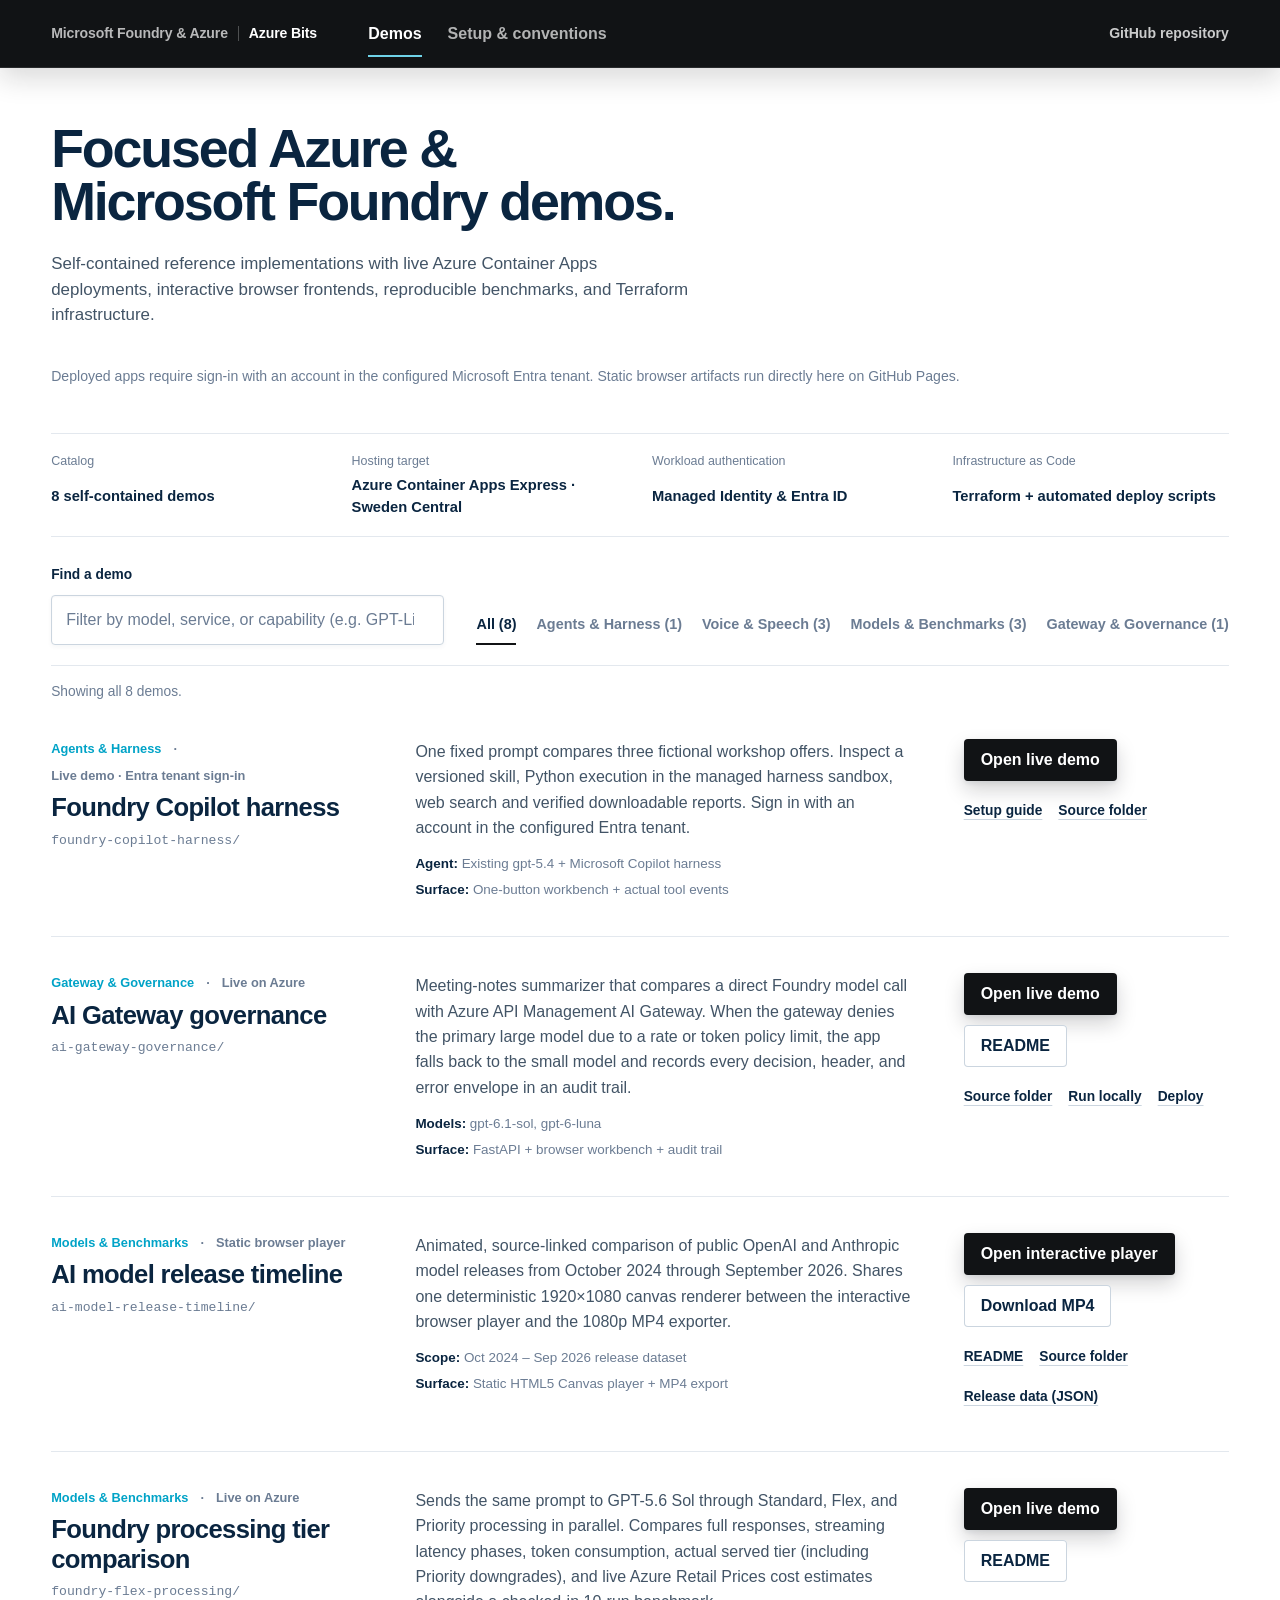
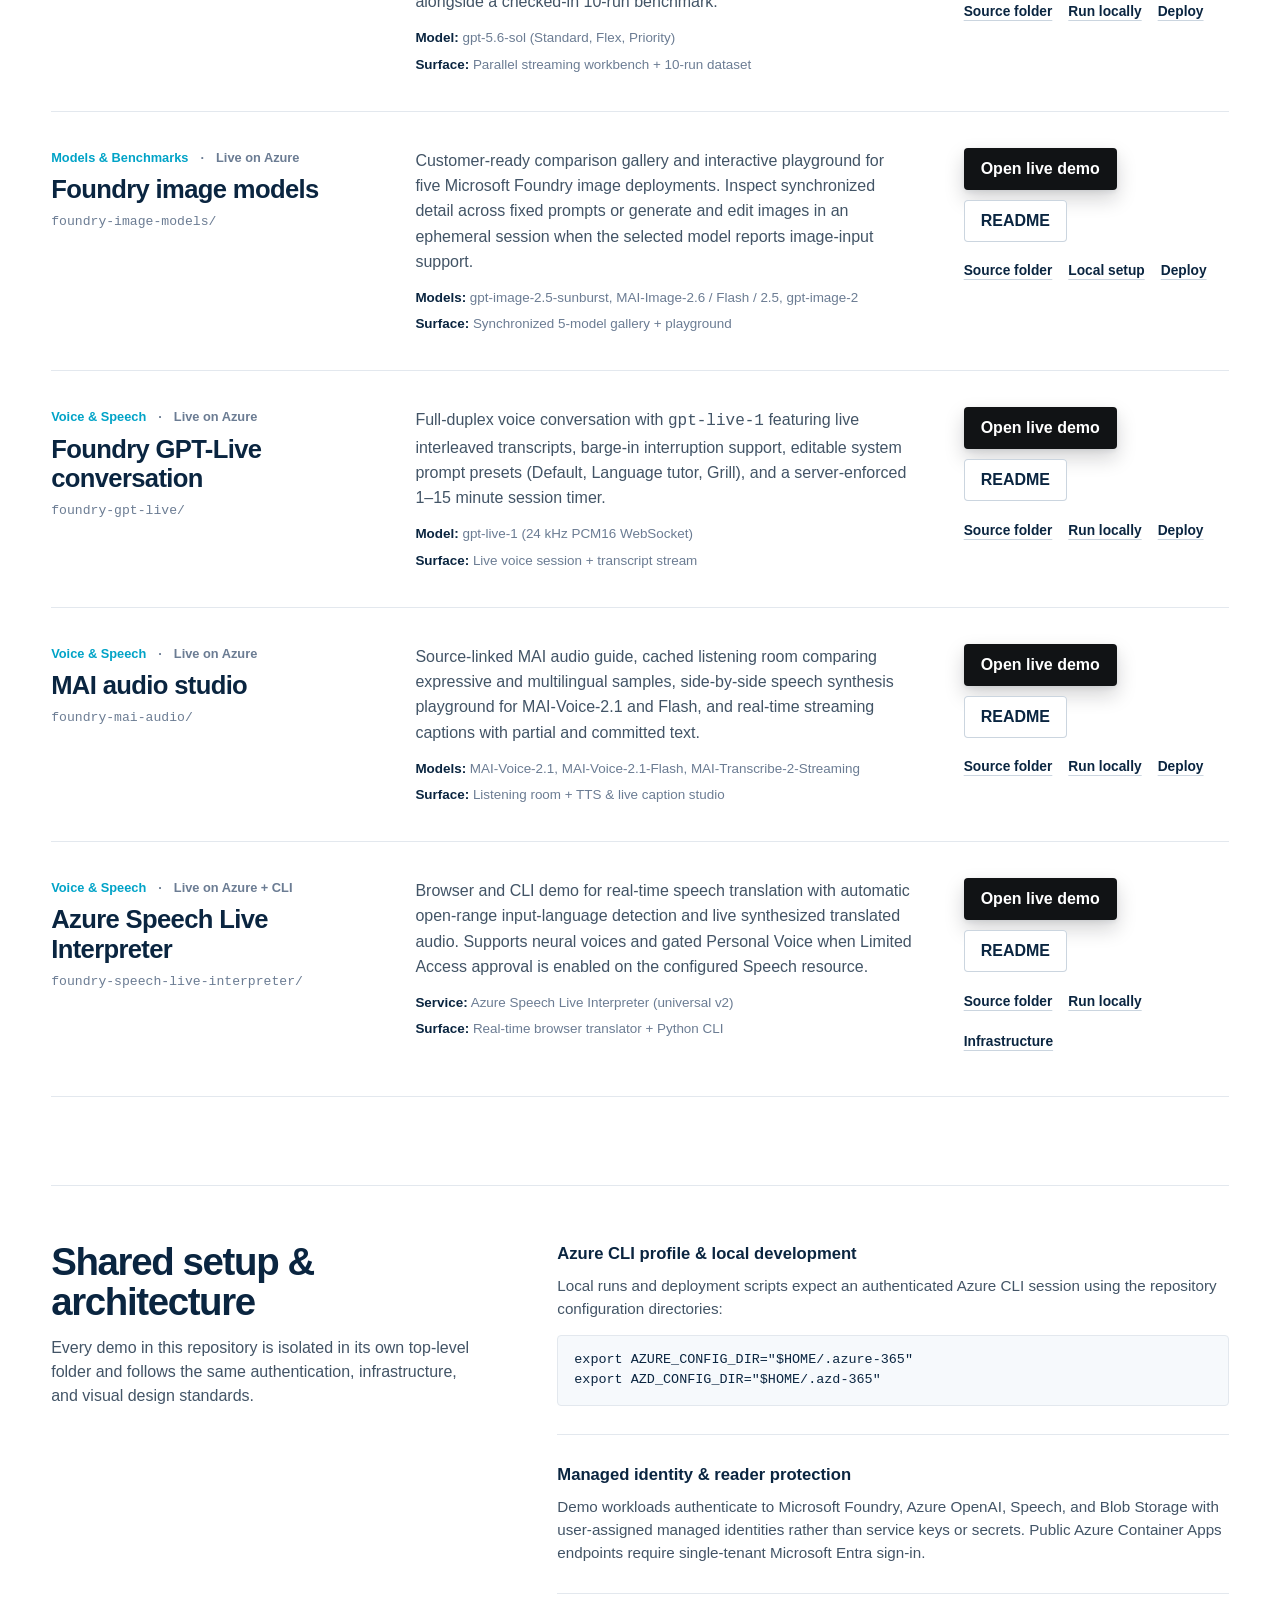
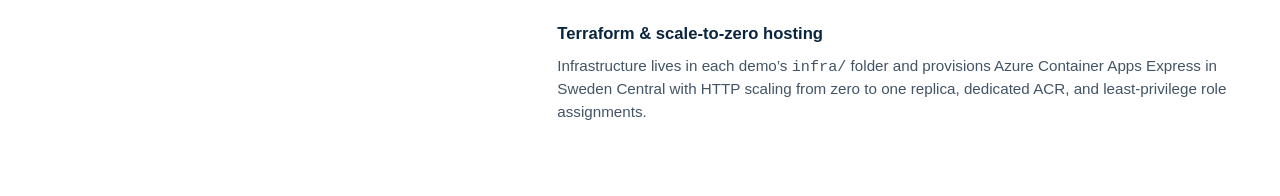
==== commit 76b36660: "Save uncommitted changes" ====
--- a/index.html
+++ b/index.html
@@ -58,7 +58,7 @@
         <section class="summary-tape" aria-label="Repository overview">
           <div>
             <span class="summary-tape__label">Catalog</span>
-            <strong>7 self-contained demos</strong>
+            <strong>8 self-contained demos</strong>
           </div>
           <div>
             <span class="summary-tape__label">Hosting target</span>
@@ -96,7 +96,15 @@
                 data-filter="all"
                 aria-pressed="true"
               >
-                All (7)
+                All (8)
+              </button>
+              <button
+                type="button"
+                class="filter-tab"
+                data-filter="agents"
+                aria-pressed="false"
+              >
+                Agents &amp; Harness (1)
               </button>
               <button
                 type="button"
@@ -126,10 +134,59 @@
           </div>
 
           <p id="catalogStatus" class="catalog-status" role="status" aria-live="polite">
-            Showing all 7 demos.
+            Showing all 8 demos.
           </p>
 
           <ol class="demo-catalog" id="demoCatalog">
+            <li
+              class="demo-entry"
+              data-category="agents"
+              data-keywords="foundry copilot harness agent skill yaml workshop csv python sandbox web search"
+            >
+              <div class="demo-entry__identity">
+                <div class="demo-entry__kicker">
+                  <span class="demo-entry__domain">Agents &amp; Harness</span>
+                  <span aria-hidden="true">·</span>
+                  <span>Live demo · Entra tenant sign-in</span>
+                </div>
+                <h3 class="demo-entry__title">
+                  <a href="https://foundry-copilot-harness-demo.mangoplant-89bf92cc.swedencentral.azurecontainerapps.io">
+                    Foundry Copilot harness
+                  </a>
+                </h3>
+                <span class="demo-entry__folder">foundry-copilot-harness/</span>
+              </div>
+              <div class="demo-entry__body">
+                <p class="demo-entry__summary">
+                  One fixed prompt compares three fictional workshop offers. Inspect a
+                  versioned skill, Python execution in the managed harness sandbox, web
+                  search and verified downloadable reports. Sign in with an account
+                  in the configured Entra tenant.
+                </p>
+                <ul class="demo-entry__specs" aria-label="Technical highlights">
+                  <li><strong>Agent:</strong> Existing gpt-5.4 + Microsoft Copilot harness</li>
+                  <li><strong>Surface:</strong> One-button workbench + actual tool events</li>
+                </ul>
+              </div>
+              <div class="demo-entry__links">
+                <div class="demo-entry__primary-actions">
+                  <a class="demo-button demo-button--primary"
+                     href="https://foundry-copilot-harness-demo.mangoplant-89bf92cc.swedencentral.azurecontainerapps.io">
+                    Open live demo
+                  </a>
+                </div>
+                <div class="demo-entry__secondary-links">
+                  <a class="demo-text-link"
+                     href="https://github.com/michalmar/azure-bits/blob/main/foundry-copilot-harness/README.md">
+                    Setup guide
+                  </a>
+                  <a class="demo-text-link"
+                     href="https://github.com/michalmar/azure-bits/tree/main/foundry-copilot-harness">
+                    Source folder
+                  </a>
+                </div>
+              </div>
+            </li>
             <li
               class="demo-entry"
               data-category="governance"
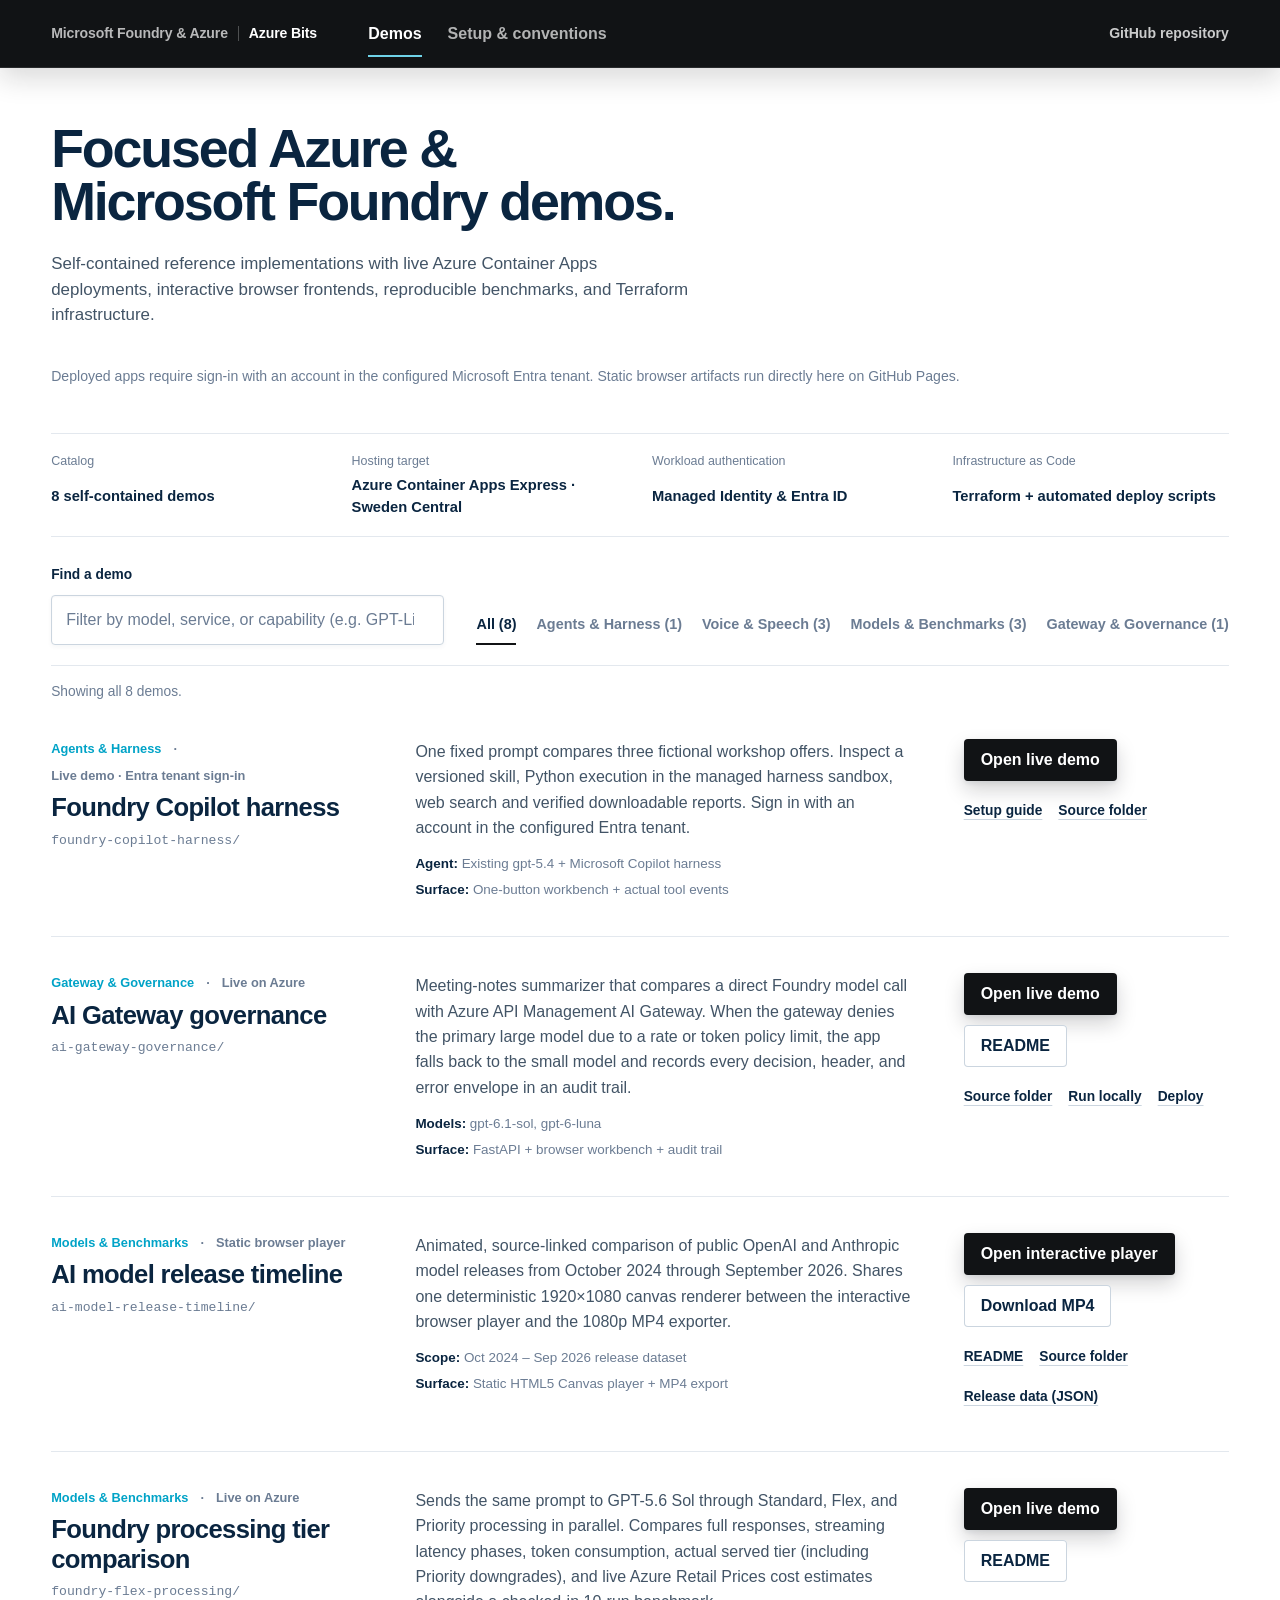
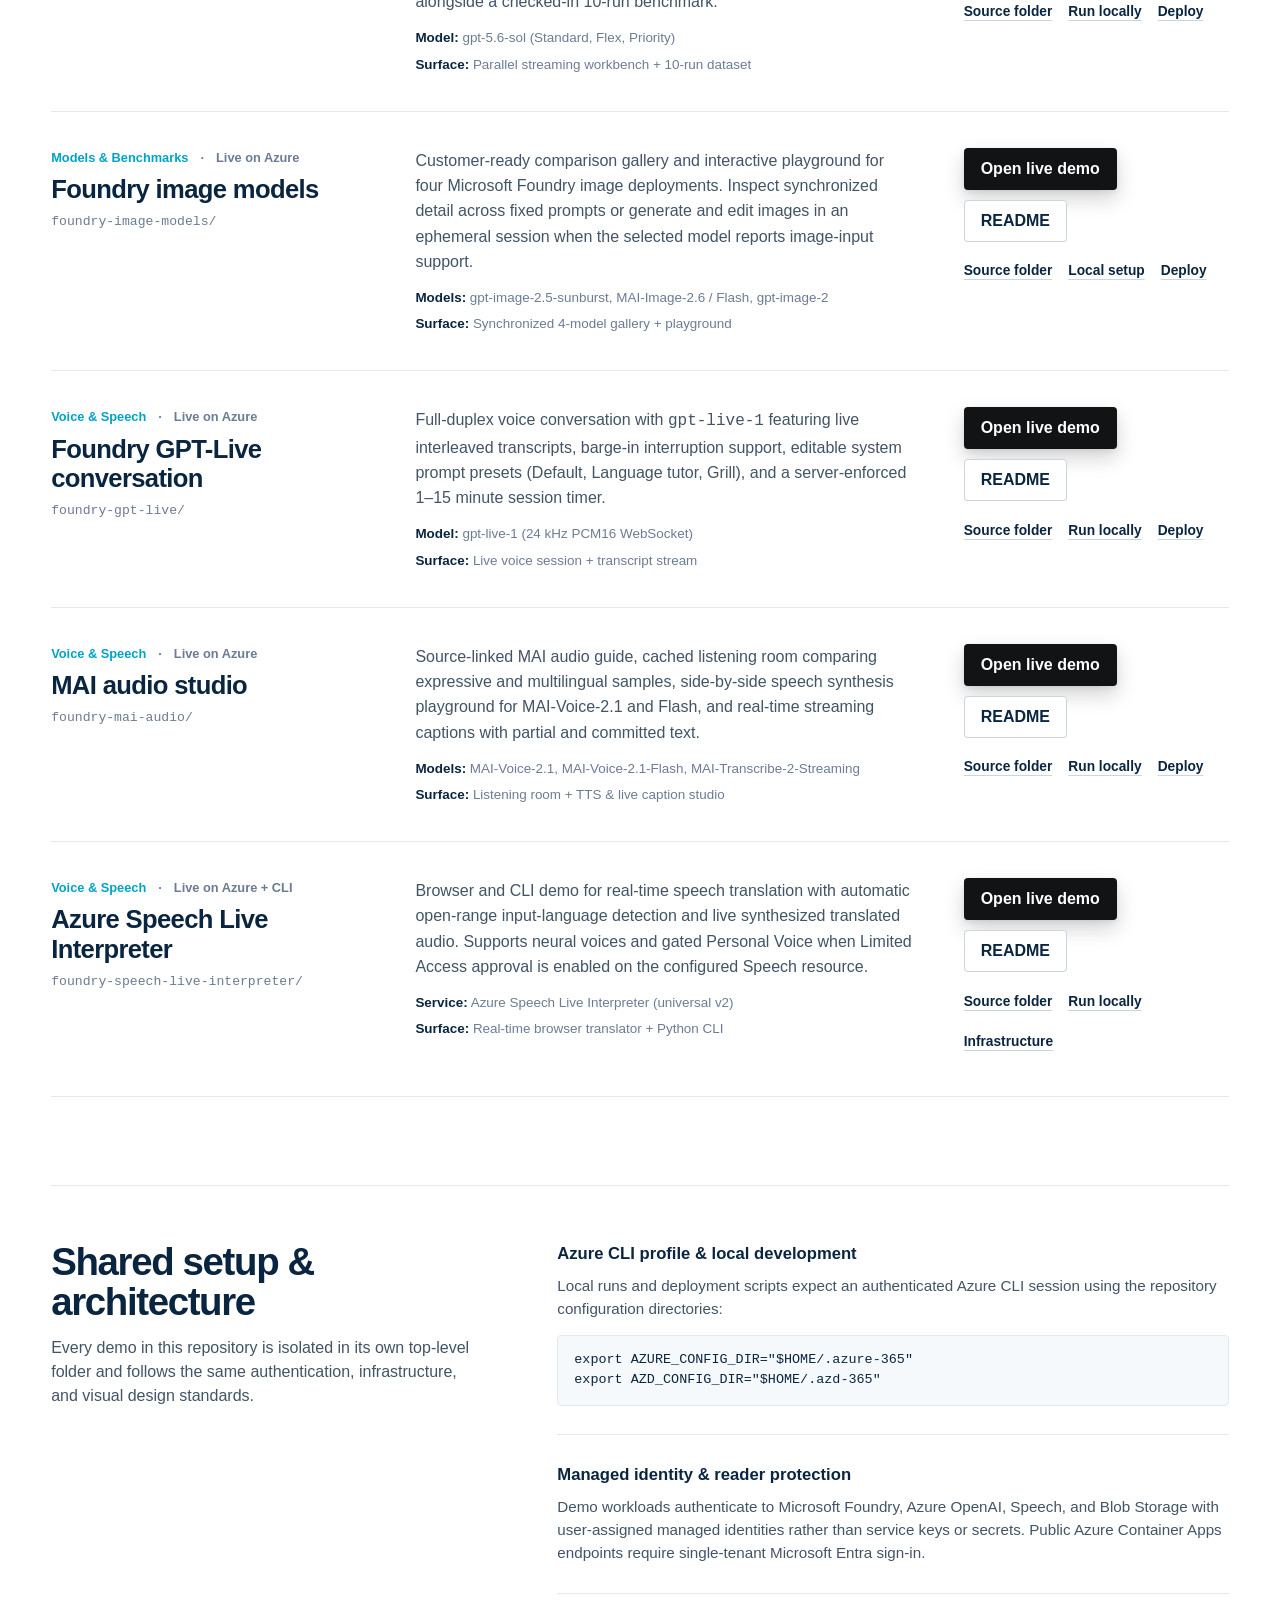
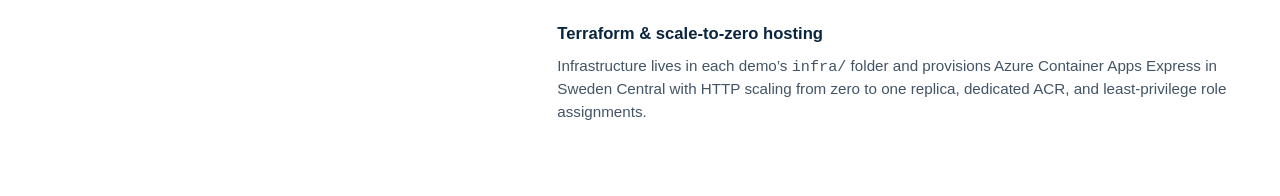
==== commit d0f5fc53: "Retire MAI Image 2.5 from the Foundry image demo Reduce the API, playground and gallery to four supp" ====
--- a/index.html
+++ b/index.html
@@ -431,7 +431,7 @@
             <li
               class="demo-entry"
               data-category="models"
-              data-keywords="image generation editing gallery playground gpt-image-2.5-sunburst mai-image-2.6-flash mai-image-2.6 mai-image-2.5 gpt-image-2"
+              data-keywords="image generation editing gallery playground gpt-image-2.5-sunburst mai-image-2.6-flash mai-image-2.6 gpt-image-2"
             >
               <div class="demo-entry__identity">
                 <div class="demo-entry__kicker">
@@ -453,17 +453,17 @@
 
               <div class="demo-entry__body">
                 <p class="demo-entry__summary">
-                  Customer-ready comparison gallery and interactive playground for five Microsoft
+                  Customer-ready comparison gallery and interactive playground for four Microsoft
                   Foundry image deployments. Inspect synchronized detail across fixed prompts or
                   generate and edit images in an ephemeral session when the selected model reports
                   image-input support.
                 </p>
                 <ul class="demo-entry__specs" aria-label="Technical highlights">
                   <li>
-                    <strong>Models:</strong> gpt-image-2.5-sunburst, MAI-Image-2.6 / Flash / 2.5,
+                    <strong>Models:</strong> gpt-image-2.5-sunburst, MAI-Image-2.6 / Flash,
                     gpt-image-2
                   </li>
-                  <li><strong>Surface:</strong> Synchronized 5-model gallery + playground</li>
+                  <li><strong>Surface:</strong> Synchronized 4-model gallery + playground</li>
                 </ul>
               </div>
 
